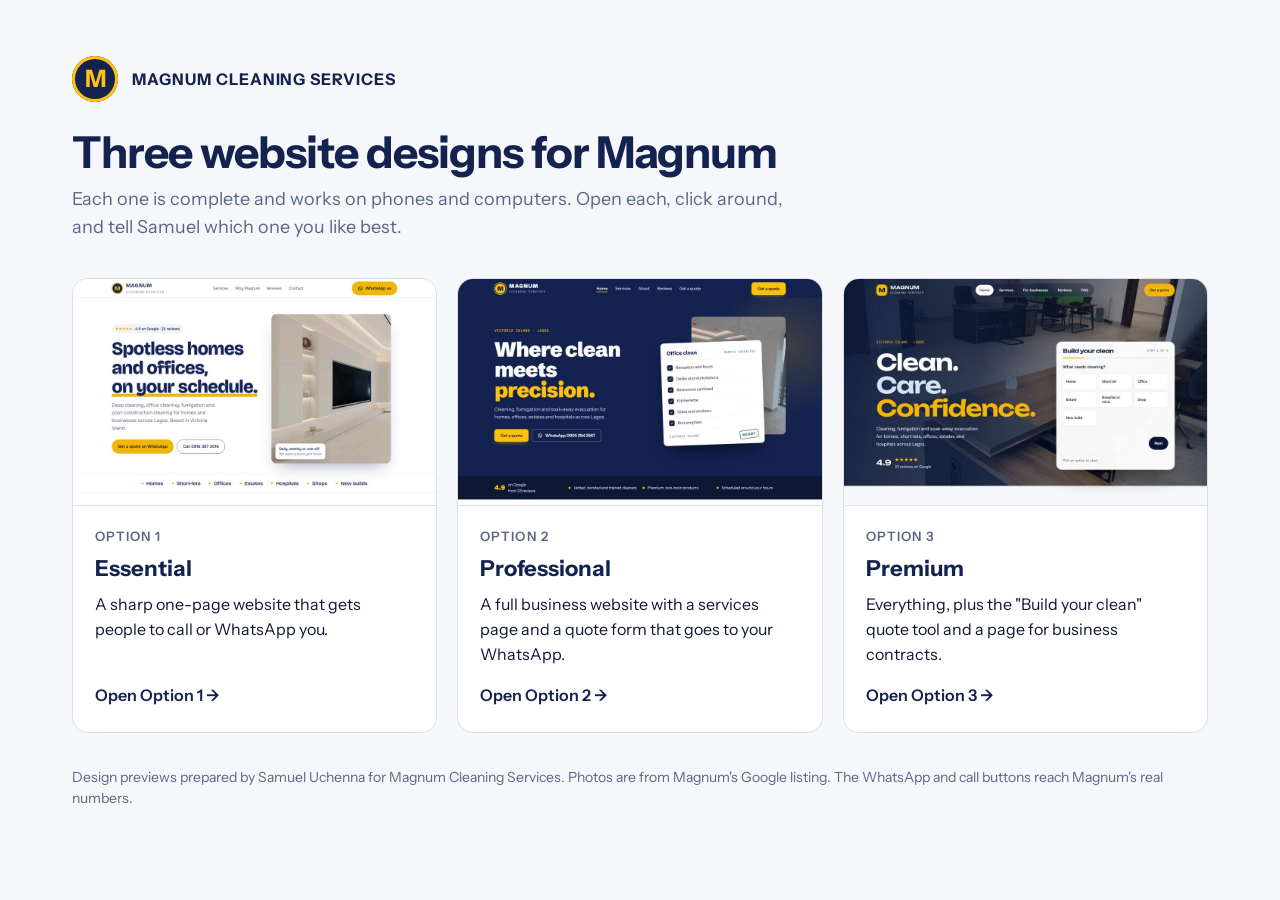
==== index.html @ 69dc64d0 "Magnum Cleaning Services: three website design previews Co-Authored-By: Claude Opus 5.5 <noreply@ant" ====
<!doctype html>
<html lang="en">
<head>
<meta charset="utf-8">
<meta name="viewport" content="width=device-width, initial-scale=1">
<meta name="robots" content="noindex, nofollow">
<title>Magnum Cleaning Services: three website designs</title>
<link rel="preconnect" href="https://fonts.googleapis.com"><link rel="preconnect" href="https://fonts.gstatic.com" crossorigin>
<link href="https://fonts.googleapis.com/css2?family=Instrument+Sans:wght@400;500;600;700&display=swap" rel="stylesheet">
<style>
:root{--navy:#13224f;--ink:#0e1733;--muted:#5a6684;--line:#d9e0ec;--gold:#ffc20e;--bg:#f5f7fb}
*{box-sizing:border-box;margin:0;padding:0}
body{font-family:"Instrument Sans",system-ui,sans-serif;background:var(--bg);color:var(--ink);line-height:1.55}
.wrap{max-width:1180px;margin:0 auto;padding:56px 22px 70px}
.top{display:flex;align-items:center;gap:14px}
.badge{width:46px;height:46px;border-radius:50%;background:var(--navy);color:var(--gold);display:grid;place-items:center;font-weight:700;font-size:24px;box-shadow:inset 0 0 0 3px var(--gold)}
h1{font-size:clamp(30px,4vw,44px);color:var(--navy);letter-spacing:-.02em;line-height:1.1;margin:26px 0 10px}
p.lead{color:var(--muted);max-width:60ch;font-size:18px}
.grid{display:grid;grid-template-columns:repeat(3,1fr);gap:20px;margin-top:36px}
a.card{display:flex;flex-direction:column;background:#fff;border:1px solid var(--line);border-radius:16px;overflow:hidden;text-decoration:none;color:inherit;transition:transform .15s ease,box-shadow .15s ease}
a.card:hover{transform:translateY(-2px);box-shadow:0 18px 40px -20px rgba(19,34,79,.45)}
a.card:focus-visible{outline:3px solid var(--gold);outline-offset:3px}
a.card img{width:100%;aspect-ratio:16/10;object-fit:cover;object-position:top;border-bottom:1px solid var(--line)}
.in{padding:20px 22px 24px;display:flex;flex-direction:column;gap:6px;flex:1}
.tag{font-size:13px;font-weight:600;color:var(--muted);text-transform:uppercase;letter-spacing:.08em}
.in b{font-size:22px;color:var(--navy)}
.in span.go{margin-top:auto;padding-top:10px;font-weight:600;color:var(--navy)}
.note{margin-top:34px;color:var(--muted);font-size:14px}
@media (max-width:860px){.grid{grid-template-columns:1fr}}
</style>
</head>
<body>
<div class="wrap">
  <div class="top"><span class="badge" aria-hidden="true">M</span><strong style="color:var(--navy);letter-spacing:.06em">MAGNUM CLEANING SERVICES</strong></div>
  <h1>Three website designs for Magnum</h1>
  <p class="lead">Each one is complete and works on phones and computers. Open each, click around, and tell Samuel which one you like best.</p>
  <div class="grid">
    <a class="card" href="1-essential/"><img src="assets/option-1.jpg" alt="Preview of the Essential website"><div class="in"><span class="tag">Option 1</span><b>Essential</b><p>A sharp one-page website that gets people to call or WhatsApp you.</p><span class="go">Open Option 1 →</span></div></a>
    <a class="card" href="2-professional/"><img src="assets/option-2.jpg" alt="Preview of the Professional website"><div class="in"><span class="tag">Option 2</span><b>Professional</b><p>A full business website with a services page and a quote form that goes to your WhatsApp.</p><span class="go">Open Option 2 →</span></div></a>
    <a class="card" href="3-premium/"><img src="assets/option-3.jpg" alt="Preview of the Premium website"><div class="in"><span class="tag">Option 3</span><b>Premium</b><p>Everything, plus the "Build your clean" quote tool and a page for business contracts.</p><span class="go">Open Option 3 →</span></div></a>
  </div>
  <p class="note">Design previews prepared by Samuel Uchenna for Magnum Cleaning Services. Photos are from Magnum's Google listing. The WhatsApp and call buttons reach Magnum's real numbers.</p>
</div>
</body>
</html>
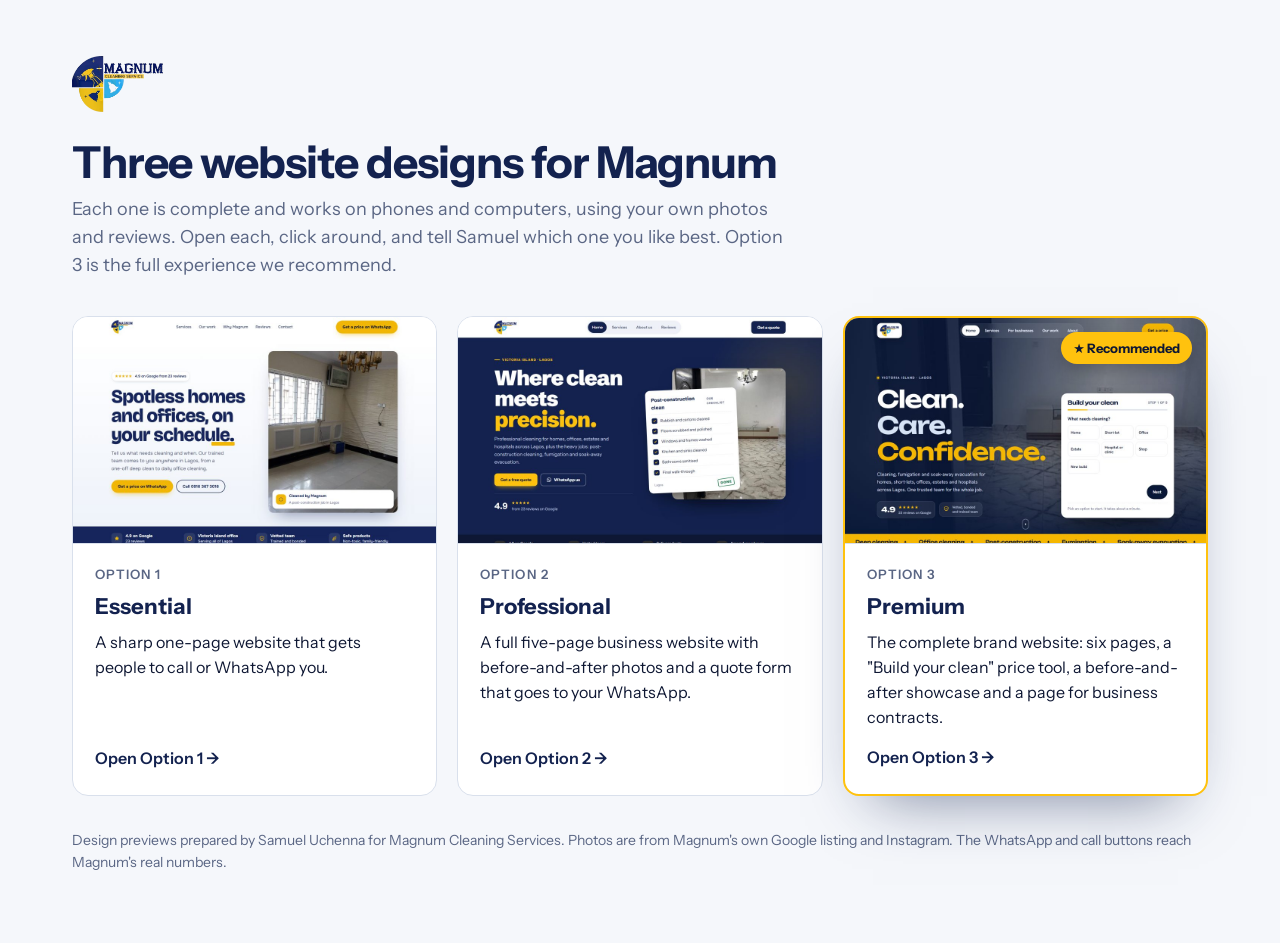
==== commit ca26b237: "Rebuild all three Magnum designs: real logo and job photos, motion, proper multi-page sites, mobile " ====
--- a/index.html
+++ b/index.html
@@ -17,7 +17,7 @@
 h1{font-size:clamp(30px,4vw,44px);color:var(--navy);letter-spacing:-.02em;line-height:1.1;margin:26px 0 10px}
 p.lead{color:var(--muted);max-width:60ch;font-size:18px}
 .grid{display:grid;grid-template-columns:repeat(3,1fr);gap:20px;margin-top:36px}
-a.card{display:flex;flex-direction:column;background:#fff;border:1px solid var(--line);border-radius:16px;overflow:hidden;text-decoration:none;color:inherit;transition:transform .15s ease,box-shadow .15s ease}
+a.card{position:relative;display:flex;flex-direction:column;background:#fff;border:1px solid var(--line);border-radius:16px;overflow:hidden;text-decoration:none;color:inherit;transition:transform .15s ease,box-shadow .15s ease}
 a.card:hover{transform:translateY(-2px);box-shadow:0 18px 40px -20px rgba(19,34,79,.45)}
 a.card:focus-visible{outline:3px solid var(--gold);outline-offset:3px}
 a.card img{width:100%;aspect-ratio:16/10;object-fit:cover;object-position:top;border-bottom:1px solid var(--line)}
@@ -26,20 +26,23 @@
 .in b{font-size:22px;color:var(--navy)}
 .in span.go{margin-top:auto;padding-top:10px;font-weight:600;color:var(--navy)}
 .note{margin-top:34px;color:var(--muted);font-size:14px}
-@media (max-width:860px){.grid{grid-template-columns:1fr}}
+a.card.rec{border:2px solid var(--gold);box-shadow:0 30px 60px -30px rgba(19,34,79,.55)}
+.badge2{position:absolute;top:14px;right:14px;background:var(--gold);color:var(--ink);font-weight:700;font-size:13px;border-radius:999px;padding:6px 12px;box-shadow:0 6px 16px rgba(0,0,0,.2)}
+.logo{height:56px;width:auto}
+@media (max-width:860px){.grid{grid-template-columns:1fr}a.card.rec{order:-1}}
 </style>
 </head>
 <body>
 <div class="wrap">
-  <div class="top"><span class="badge" aria-hidden="true">M</span><strong style="color:var(--navy);letter-spacing:.06em">MAGNUM CLEANING SERVICES</strong></div>
+  <div class="top"><img class="logo" src="assets/magnum-logo.png" alt="Magnum Cleaning Service"></div>
   <h1>Three website designs for Magnum</h1>
-  <p class="lead">Each one is complete and works on phones and computers. Open each, click around, and tell Samuel which one you like best.</p>
+  <p class="lead">Each one is complete and works on phones and computers, using your own photos and reviews. Open each, click around, and tell Samuel which one you like best. Option 3 is the full experience we recommend.</p>
   <div class="grid">
     <a class="card" href="1-essential/"><img src="assets/option-1.jpg" alt="Preview of the Essential website"><div class="in"><span class="tag">Option 1</span><b>Essential</b><p>A sharp one-page website that gets people to call or WhatsApp you.</p><span class="go">Open Option 1 →</span></div></a>
-    <a class="card" href="2-professional/"><img src="assets/option-2.jpg" alt="Preview of the Professional website"><div class="in"><span class="tag">Option 2</span><b>Professional</b><p>A full business website with a services page and a quote form that goes to your WhatsApp.</p><span class="go">Open Option 2 →</span></div></a>
-    <a class="card" href="3-premium/"><img src="assets/option-3.jpg" alt="Preview of the Premium website"><div class="in"><span class="tag">Option 3</span><b>Premium</b><p>Everything, plus the "Build your clean" quote tool and a page for business contracts.</p><span class="go">Open Option 3 →</span></div></a>
+    <a class="card" href="2-professional/"><img src="assets/option-2.jpg" alt="Preview of the Professional website"><div class="in"><span class="tag">Option 2</span><b>Professional</b><p>A full five-page business website with before-and-after photos and a quote form that goes to your WhatsApp.</p><span class="go">Open Option 2 →</span></div></a>
+    <a class="card rec" href="3-premium/"><span class="badge2">★ Recommended</span><img src="assets/option-3.jpg" alt="Preview of the Premium website"><div class="in"><span class="tag">Option 3</span><b>Premium</b><p>The complete brand website: six pages, a "Build your clean" price tool, a before-and-after showcase and a page for business contracts.</p><span class="go">Open Option 3 →</span></div></a>
   </div>
-  <p class="note">Design previews prepared by Samuel Uchenna for Magnum Cleaning Services. Photos are from Magnum's Google listing. The WhatsApp and call buttons reach Magnum's real numbers.</p>
+  <p class="note">Design previews prepared by Samuel Uchenna for Magnum Cleaning Services. Photos are from Magnum's own Google listing and Instagram. The WhatsApp and call buttons reach Magnum's real numbers.</p>
 </div>
 </body>
 </html>
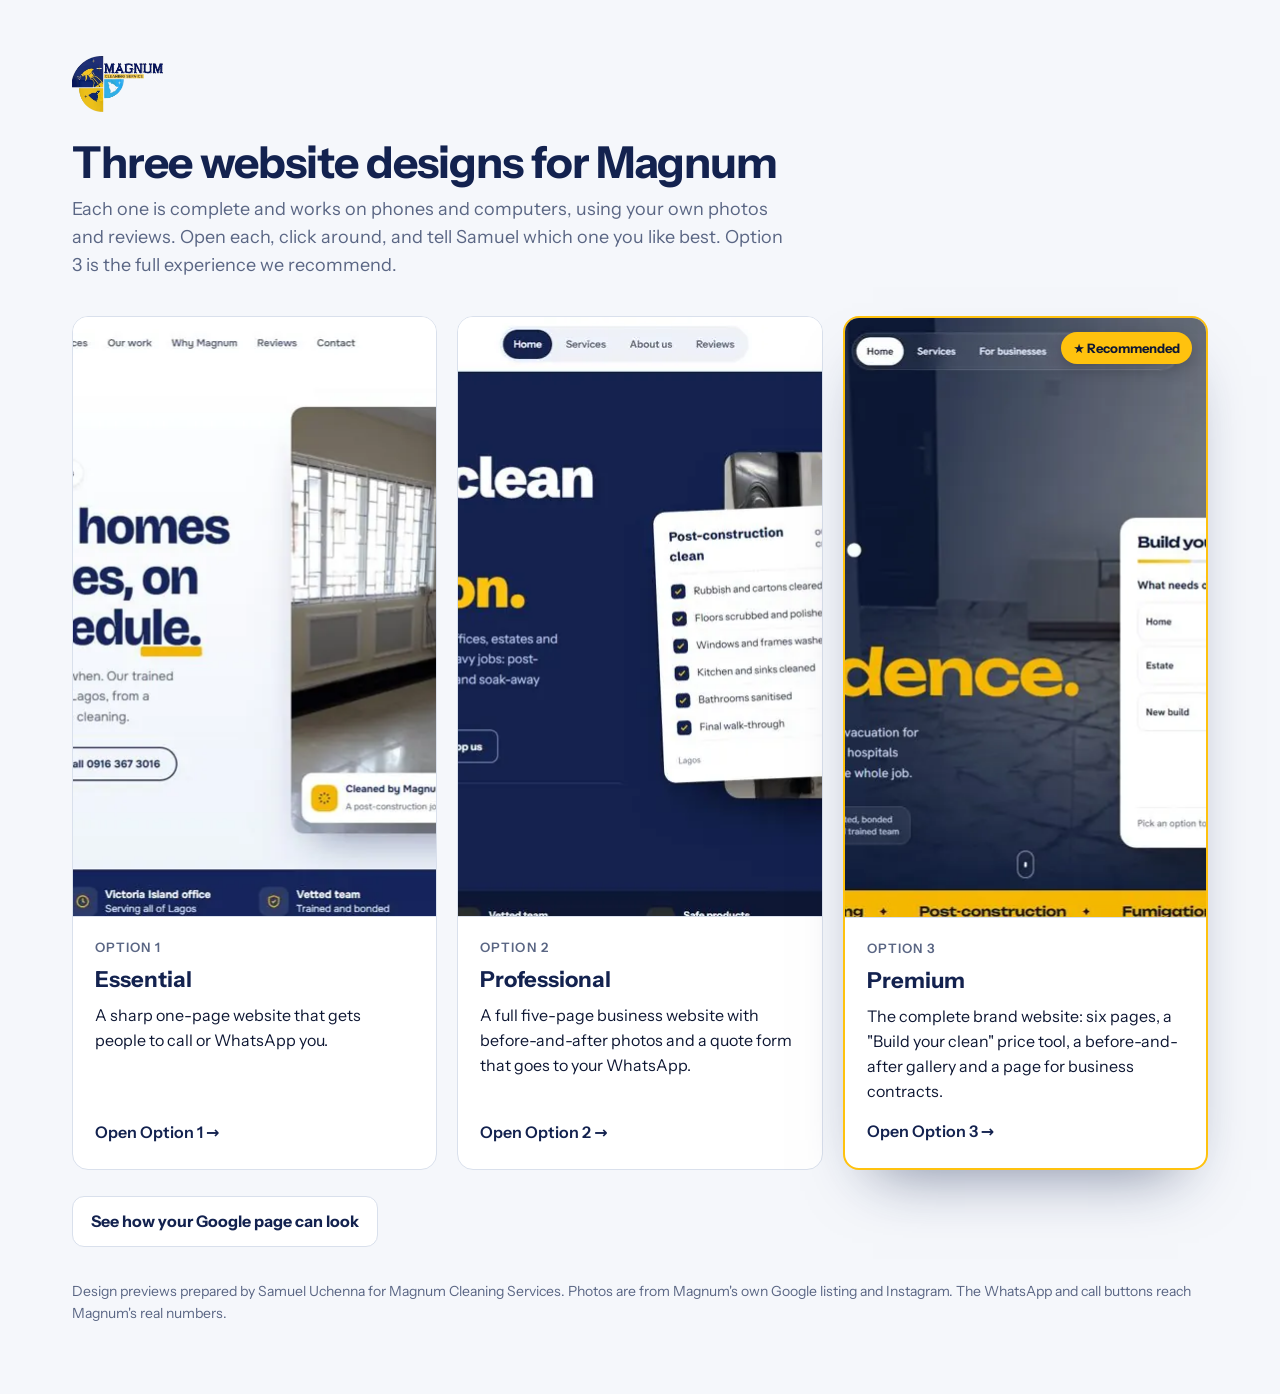
==== commit befd64f5: "Speed and fixes: WebP images, self-hosted fonts, static map, scroll reveal, form id, plainer words, " ====
--- a/index.html
+++ b/index.html
@@ -5,8 +5,7 @@
 <meta name="viewport" content="width=device-width, initial-scale=1">
 <meta name="robots" content="noindex, nofollow">
 <title>Magnum Cleaning Services: three website designs</title>
-<link rel="preconnect" href="https://fonts.googleapis.com"><link rel="preconnect" href="https://fonts.gstatic.com" crossorigin>
-<link href="https://fonts.googleapis.com/css2?family=Instrument+Sans:wght@400;500;600;700&display=swap" rel="stylesheet">
+<link rel="stylesheet" href="assets/fonts/fonts.css">
 <style>
 :root{--navy:#13224f;--ink:#0e1733;--muted:#5a6684;--line:#d9e0ec;--gold:#ffc20e;--bg:#f5f7fb}
 *{box-sizing:border-box;margin:0;padding:0}
@@ -31,17 +30,20 @@
 .logo{height:56px;width:auto}
 @media (max-width:860px){.grid{grid-template-columns:1fr}a.card.rec{order:-1}}
 </style>
+<link rel="icon" type="image/png" href="assets/favicon.webp">
+<meta name="description" content="Magnum Cleaning Services: three website designs. Cleaning, fumigation and soak-away evacuation in Lagos. Call 0916 367 3016.">
 </head>
 <body>
 <div class="wrap">
-  <div class="top"><img class="logo" src="assets/magnum-logo.png" alt="Magnum Cleaning Service"></div>
+  <div class="top"><img width="708" height="437" class="logo" src="assets/magnum-logo.webp" alt="Magnum Cleaning Service"></div>
   <h1>Three website designs for Magnum</h1>
   <p class="lead">Each one is complete and works on phones and computers, using your own photos and reviews. Open each, click around, and tell Samuel which one you like best. Option 3 is the full experience we recommend.</p>
   <div class="grid">
-    <a class="card" href="1-essential/"><img src="assets/option-1.jpg" alt="Preview of the Essential website"><div class="in"><span class="tag">Option 1</span><b>Essential</b><p>A sharp one-page website that gets people to call or WhatsApp you.</p><span class="go">Open Option 1 →</span></div></a>
-    <a class="card" href="2-professional/"><img src="assets/option-2.jpg" alt="Preview of the Professional website"><div class="in"><span class="tag">Option 2</span><b>Professional</b><p>A full five-page business website with before-and-after photos and a quote form that goes to your WhatsApp.</p><span class="go">Open Option 2 →</span></div></a>
-    <a class="card rec" href="3-premium/"><span class="badge2">★ Recommended</span><img src="assets/option-3.jpg" alt="Preview of the Premium website"><div class="in"><span class="tag">Option 3</span><b>Premium</b><p>The complete brand website: six pages, a "Build your clean" price tool, a before-and-after showcase and a page for business contracts.</p><span class="go">Open Option 3 →</span></div></a>
+    <a class="card" href="1-essential/"><img loading="lazy" decoding="async" width="960" height="600" src="assets/option-1.webp" alt="Preview of the Essential website"><div class="in"><span class="tag">Option 1</span><b>Essential</b><p>A sharp one-page website that gets people to call or WhatsApp you.</p><span class="go">Open Option 1 →</span></div></a>
+    <a class="card" href="2-professional/"><img loading="lazy" decoding="async" width="960" height="600" src="assets/option-2.webp" alt="Preview of the Professional website"><div class="in"><span class="tag">Option 2</span><b>Professional</b><p>A full five-page business website with before-and-after photos and a quote form that goes to your WhatsApp.</p><span class="go">Open Option 2 →</span></div></a>
+    <a class="card rec" href="3-premium/"><span class="badge2">★ Recommended</span><img loading="lazy" decoding="async" width="960" height="600" src="assets/option-3.webp" alt="Preview of the Premium website"><div class="in"><span class="tag">Option 3</span><b>Premium</b><p>The complete brand website: six pages, a "Build your clean" price tool, a before-and-after gallery and a page for business contracts.</p><span class="go">Open Option 3 →</span></div></a>
   </div>
+  <p style="margin-top:26px"><a href="google-profile-preview.html" style="display:inline-block;padding:12px 18px;border:1.6px solid #d9e0ec;border-radius:12px;background:#fff;color:#13224f;font-weight:700;text-decoration:none">See how your Google page can look</a></p>
   <p class="note">Design previews prepared by Samuel Uchenna for Magnum Cleaning Services. Photos are from Magnum's own Google listing and Instagram. The WhatsApp and call buttons reach Magnum's real numbers.</p>
 </div>
 </body>
--- a/assets/fonts/fonts.css
+++ b/assets/fonts/fonts.css
@@ -0,0 +1,21 @@
+@font-face{font-family:'Bricolage Grotesque';font-style:normal;font-weight:600;font-display:swap;src:url(bricolage-grotesque-a97232.woff2) format('woff2');unicode-range:U+0000-00FF,U+0131,U+0152-0153,U+02BB-02BC,U+02C6,U+02DA,U+02DC,U+2000-206F,U+20AC,U+2122,U+2191,U+2193,U+2212,U+2215,U+FEFF,U+FFFD}
+@font-face{font-family:'Bricolage Grotesque';font-style:normal;font-weight:800;font-display:swap;src:url(bricolage-grotesque-a97232.woff2) format('woff2');unicode-range:U+0000-00FF,U+0131,U+0152-0153,U+02BB-02BC,U+02C6,U+02DA,U+02DC,U+2000-206F,U+20AC,U+2122,U+2191,U+2193,U+2212,U+2215,U+FEFF,U+FFFD}
+@font-face{font-family:'Onest';font-style:normal;font-weight:400;font-display:swap;src:url(onest-cebbb5.woff2) format('woff2');unicode-range:U+0000-00FF,U+0131,U+0152-0153,U+02BB-02BC,U+02C6,U+02DA,U+02DC,U+2000-206F,U+20AC,U+2122,U+2191,U+2193,U+2212,U+2215,U+FEFF,U+FFFD}
+@font-face{font-family:'Onest';font-style:normal;font-weight:500;font-display:swap;src:url(onest-cebbb5.woff2) format('woff2');unicode-range:U+0000-00FF,U+0131,U+0152-0153,U+02BB-02BC,U+02C6,U+02DA,U+02DC,U+2000-206F,U+20AC,U+2122,U+2191,U+2193,U+2212,U+2215,U+FEFF,U+FFFD}
+@font-face{font-family:'Onest';font-style:normal;font-weight:600;font-display:swap;src:url(onest-cebbb5.woff2) format('woff2');unicode-range:U+0000-00FF,U+0131,U+0152-0153,U+02BB-02BC,U+02C6,U+02DA,U+02DC,U+2000-206F,U+20AC,U+2122,U+2191,U+2193,U+2212,U+2215,U+FEFF,U+FFFD}
+@font-face{font-family:'Onest';font-style:normal;font-weight:700;font-display:swap;src:url(onest-cebbb5.woff2) format('woff2');unicode-range:U+0000-00FF,U+0131,U+0152-0153,U+02BB-02BC,U+02C6,U+02DA,U+02DC,U+2000-206F,U+20AC,U+2122,U+2191,U+2193,U+2212,U+2215,U+FEFF,U+FFFD}
+@font-face{font-family:'Hanken Grotesk';font-style:normal;font-weight:400;font-display:swap;src:url(hanken-grotesk-605034.woff2) format('woff2');unicode-range:U+0000-00FF,U+0131,U+0152-0153,U+02BB-02BC,U+02C6,U+02DA,U+02DC,U+2000-206F,U+20AC,U+2122,U+2191,U+2193,U+2212,U+2215,U+FEFF,U+FFFD}
+@font-face{font-family:'Hanken Grotesk';font-style:normal;font-weight:500;font-display:swap;src:url(hanken-grotesk-605034.woff2) format('woff2');unicode-range:U+0000-00FF,U+0131,U+0152-0153,U+02BB-02BC,U+02C6,U+02DA,U+02DC,U+2000-206F,U+20AC,U+2122,U+2191,U+2193,U+2212,U+2215,U+FEFF,U+FFFD}
+@font-face{font-family:'Hanken Grotesk';font-style:normal;font-weight:600;font-display:swap;src:url(hanken-grotesk-605034.woff2) format('woff2');unicode-range:U+0000-00FF,U+0131,U+0152-0153,U+02BB-02BC,U+02C6,U+02DA,U+02DC,U+2000-206F,U+20AC,U+2122,U+2191,U+2193,U+2212,U+2215,U+FEFF,U+FFFD}
+@font-face{font-family:'Hanken Grotesk';font-style:normal;font-weight:700;font-display:swap;src:url(hanken-grotesk-605034.woff2) format('woff2');unicode-range:U+0000-00FF,U+0131,U+0152-0153,U+02BB-02BC,U+02C6,U+02DA,U+02DC,U+2000-206F,U+20AC,U+2122,U+2191,U+2193,U+2212,U+2215,U+FEFF,U+FFFD}
+@font-face{font-family:'Hanken Grotesk';font-style:normal;font-weight:800;font-display:swap;src:url(hanken-grotesk-605034.woff2) format('woff2');unicode-range:U+0000-00FF,U+0131,U+0152-0153,U+02BB-02BC,U+02C6,U+02DA,U+02DC,U+2000-206F,U+20AC,U+2122,U+2191,U+2193,U+2212,U+2215,U+FEFF,U+FFFD}
+@font-face{font-family:'Unbounded';font-style:normal;font-weight:500;font-display:swap;src:url(unbounded-06f2e4.woff2) format('woff2');unicode-range:U+0000-00FF,U+0131,U+0152-0153,U+02BB-02BC,U+02C6,U+02DA,U+02DC,U+2000-206F,U+20AC,U+2122,U+2191,U+2193,U+2212,U+2215,U+FEFF,U+FFFD}
+@font-face{font-family:'Unbounded';font-style:normal;font-weight:600;font-display:swap;src:url(unbounded-06f2e4.woff2) format('woff2');unicode-range:U+0000-00FF,U+0131,U+0152-0153,U+02BB-02BC,U+02C6,U+02DA,U+02DC,U+2000-206F,U+20AC,U+2122,U+2191,U+2193,U+2212,U+2215,U+FEFF,U+FFFD}
+@font-face{font-family:'Unbounded';font-style:normal;font-weight:700;font-display:swap;src:url(unbounded-06f2e4.woff2) format('woff2');unicode-range:U+0000-00FF,U+0131,U+0152-0153,U+02BB-02BC,U+02C6,U+02DA,U+02DC,U+2000-206F,U+20AC,U+2122,U+2191,U+2193,U+2212,U+2215,U+FEFF,U+FFFD}
+@font-face{font-family:'Instrument Sans';font-style:normal;font-weight:400;font-display:swap;src:url(instrument-sans-046090.woff2) format('woff2');unicode-range:U+0000-00FF,U+0131,U+0152-0153,U+02BB-02BC,U+02C6,U+02DA,U+02DC,U+2000-206F,U+20AC,U+2122,U+2191,U+2193,U+2212,U+2215,U+FEFF,U+FFFD}
+@font-face{font-family:'Instrument Sans';font-style:normal;font-weight:500;font-display:swap;src:url(instrument-sans-046090.woff2) format('woff2');unicode-range:U+0000-00FF,U+0131,U+0152-0153,U+02BB-02BC,U+02C6,U+02DA,U+02DC,U+2000-206F,U+20AC,U+2122,U+2191,U+2193,U+2212,U+2215,U+FEFF,U+FFFD}
+@font-face{font-family:'Instrument Sans';font-style:normal;font-weight:600;font-display:swap;src:url(instrument-sans-046090.woff2) format('woff2');unicode-range:U+0000-00FF,U+0131,U+0152-0153,U+02BB-02BC,U+02C6,U+02DA,U+02DC,U+2000-206F,U+20AC,U+2122,U+2191,U+2193,U+2212,U+2215,U+FEFF,U+FFFD}
+@font-face{font-family:'Instrument Sans';font-style:normal;font-weight:700;font-display:swap;src:url(instrument-sans-046090.woff2) format('woff2');unicode-range:U+0000-00FF,U+0131,U+0152-0153,U+02BB-02BC,U+02C6,U+02DA,U+02DC,U+2000-206F,U+20AC,U+2122,U+2191,U+2193,U+2212,U+2215,U+FEFF,U+FFFD}
+@font-face{font-family:'Schibsted Grotesk';font-style:normal;font-weight:700;font-display:swap;src:url(schibsted-grotesk-f5ed7f.woff2) format('woff2');unicode-range:U+0000-00FF,U+0131,U+0152-0153,U+02BB-02BC,U+02C6,U+02DA,U+02DC,U+2000-206F,U+20AC,U+2122,U+2191,U+2193,U+2212,U+2215,U+FEFF,U+FFFD}
+@font-face{font-family:'Schibsted Grotesk';font-style:normal;font-weight:800;font-display:swap;src:url(schibsted-grotesk-f5ed7f.woff2) format('woff2');unicode-range:U+0000-00FF,U+0131,U+0152-0153,U+02BB-02BC,U+02C6,U+02DA,U+02DC,U+2000-206F,U+20AC,U+2122,U+2191,U+2193,U+2212,U+2215,U+FEFF,U+FFFD}
+@font-face{font-family:'Schibsted Grotesk';font-style:normal;font-weight:900;font-display:swap;src:url(schibsted-grotesk-f5ed7f.woff2) format('woff2');unicode-range:U+0000-00FF,U+0131,U+0152-0153,U+02BB-02BC,U+02C6,U+02DA,U+02DC,U+2000-206F,U+20AC,U+2122,U+2191,U+2193,U+2212,U+2215,U+FEFF,U+FFFD}
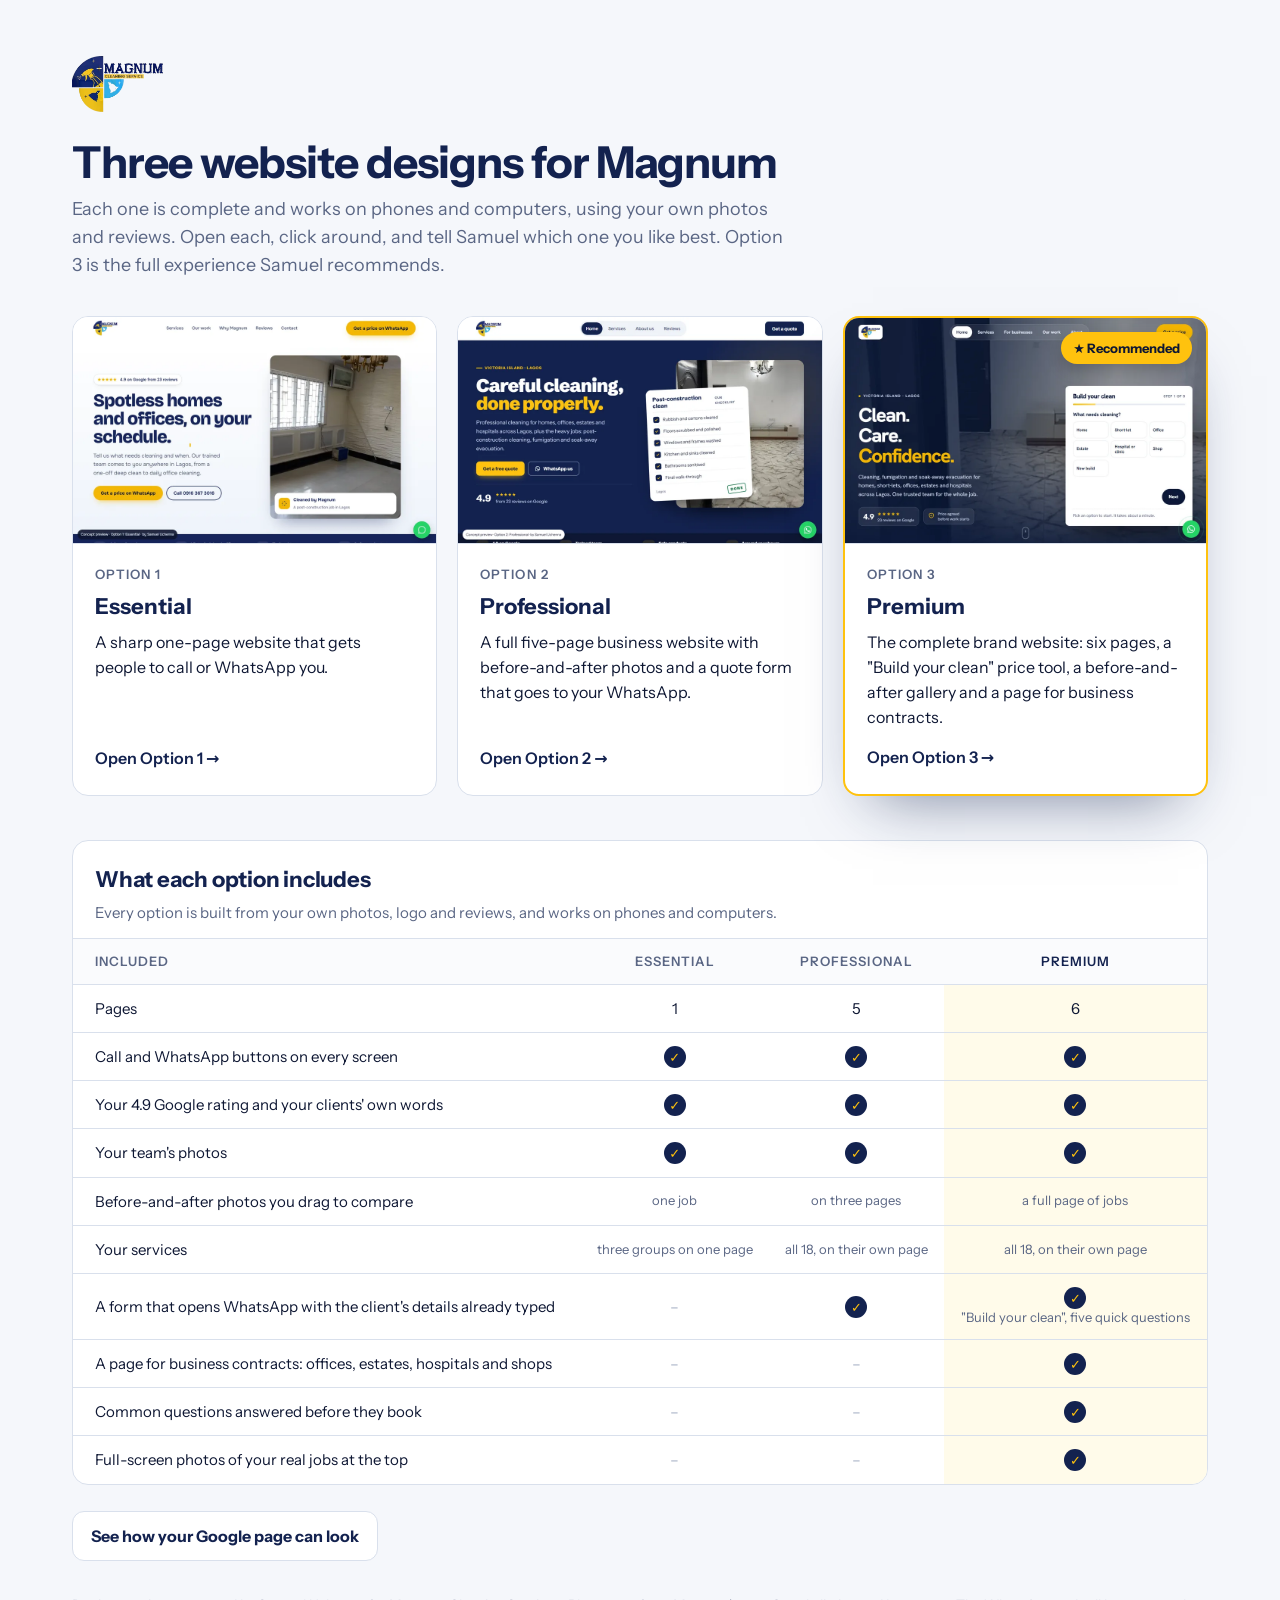
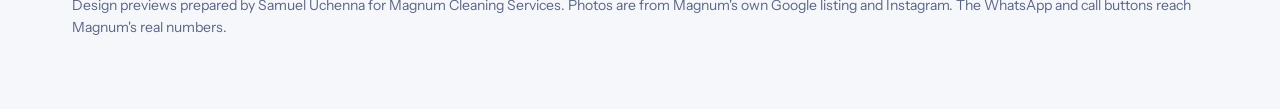
==== commit fc1b5b7c: "Size pass on all three options and a clearer chooser Nothing too big on phones: smaller header, logo" ====
--- a/index.html
+++ b/index.html
@@ -19,7 +19,7 @@
 a.card{position:relative;display:flex;flex-direction:column;background:#fff;border:1px solid var(--line);border-radius:16px;overflow:hidden;text-decoration:none;color:inherit;transition:transform .15s ease,box-shadow .15s ease}
 a.card:hover{transform:translateY(-2px);box-shadow:0 18px 40px -20px rgba(19,34,79,.45)}
 a.card:focus-visible{outline:3px solid var(--gold);outline-offset:3px}
-a.card img{width:100%;aspect-ratio:16/10;object-fit:cover;object-position:top;border-bottom:1px solid var(--line)}
+a.card img{width:100%;height:auto;aspect-ratio:16/10;object-fit:cover;object-position:top;border-bottom:1px solid var(--line)}
 .in{padding:20px 22px 24px;display:flex;flex-direction:column;gap:6px;flex:1}
 .tag{font-size:13px;font-weight:600;color:var(--muted);text-transform:uppercase;letter-spacing:.08em}
 .in b{font-size:22px;color:var(--navy)}
@@ -29,6 +29,19 @@
 .badge2{position:absolute;top:14px;right:14px;background:var(--gold);color:var(--ink);font-weight:700;font-size:13px;border-radius:999px;padding:6px 12px;box-shadow:0 6px 16px rgba(0,0,0,.2)}
 .logo{height:56px;width:auto}
 @media (max-width:860px){.grid{grid-template-columns:1fr}a.card.rec{order:-1}}
+.cmp{margin-top:44px;background:#fff;border:1px solid var(--line);border-radius:16px;overflow:hidden}
+.cmp h2{font-size:22px;color:var(--navy);letter-spacing:-.01em;padding:22px 22px 4px}
+.cmp>p{color:var(--muted);font-size:15px;padding:0 22px 14px}
+.cmp table{width:100%;border-collapse:collapse;font-size:15px}
+.cmp th,.cmp td{padding:12px 14px;border-top:1px solid var(--line);text-align:center;vertical-align:middle}
+.cmp th:first-child,.cmp td:first-child{text-align:left;padding-left:22px}
+.cmp thead th{font-size:13px;text-transform:uppercase;letter-spacing:.08em;color:var(--muted);font-weight:600;background:#fafbfd}
+.cmp thead th.rec{color:var(--navy)}
+.cmp td.rec{background:#fffbea}
+.cmp .y{display:inline-grid;place-items:center;width:22px;height:22px;border-radius:50%;background:var(--navy);color:var(--gold);font-size:13px;font-weight:700}
+.cmp .n{color:#a5afc4}
+.cmp small{display:block;color:var(--muted);font-size:13px;line-height:1.35}
+@media (max-width:600px){.cmp h2{padding:18px 14px 4px}.cmp>p{padding:0 14px 12px}.cmp table{font-size:14.5px}.cmp tr{display:grid;grid-template-columns:repeat(3,minmax(0,1fr));border-top:1px solid var(--line)}.cmp th,.cmp td{border-top:0;padding:8px 6px}.cmp td:first-child{grid-column:1/-1;padding:12px 14px 2px;font-weight:600;color:var(--navy)}.cmp thead th:first-child{display:none}.cmp thead th{font-size:11px;letter-spacing:.06em;padding:10px 4px}.cmp tbody td:not(:first-child){padding-bottom:12px}}
 </style>
 <link rel="icon" type="image/png" href="assets/favicon.webp">
 <meta name="description" content="Magnum Cleaning Services: three website designs. Cleaning, fumigation and soak-away evacuation in Lagos. Call 0916 367 3016.">
@@ -37,12 +50,13 @@
 <div class="wrap">
   <div class="top"><img width="708" height="437" class="logo" src="assets/magnum-logo.webp" alt="Magnum Cleaning Service"></div>
   <h1>Three website designs for Magnum</h1>
-  <p class="lead">Each one is complete and works on phones and computers, using your own photos and reviews. Open each, click around, and tell Samuel which one you like best. Option 3 is the full experience we recommend.</p>
+  <p class="lead">Each one is complete and works on phones and computers, using your own photos and reviews. Open each, click around, and tell Samuel which one you like best. Option 3 is the full experience Samuel recommends.</p>
   <div class="grid">
     <a class="card" href="1-essential/"><img loading="lazy" decoding="async" width="960" height="600" src="assets/option-1.webp" alt="Preview of the Essential website"><div class="in"><span class="tag">Option 1</span><b>Essential</b><p>A sharp one-page website that gets people to call or WhatsApp you.</p><span class="go">Open Option 1 →</span></div></a>
     <a class="card" href="2-professional/"><img loading="lazy" decoding="async" width="960" height="600" src="assets/option-2.webp" alt="Preview of the Professional website"><div class="in"><span class="tag">Option 2</span><b>Professional</b><p>A full five-page business website with before-and-after photos and a quote form that goes to your WhatsApp.</p><span class="go">Open Option 2 →</span></div></a>
     <a class="card rec" href="3-premium/"><span class="badge2">★ Recommended</span><img loading="lazy" decoding="async" width="960" height="600" src="assets/option-3.webp" alt="Preview of the Premium website"><div class="in"><span class="tag">Option 3</span><b>Premium</b><p>The complete brand website: six pages, a "Build your clean" price tool, a before-and-after gallery and a page for business contracts.</p><span class="go">Open Option 3 →</span></div></a>
   </div>
+  <section class="cmp" aria-labelledby="cmp-h"><h2 id="cmp-h">What each option includes</h2><p>Every option is built from your own photos, logo and reviews, and works on phones and computers.</p><table><thead><tr><th scope="col">Included</th><th scope="col">Essential</th><th scope="col">Professional</th><th scope="col" class="rec">Premium</th></tr></thead><tbody><tr><td>Pages</td><td>1</td><td>5</td><td class="rec">6</td></tr><tr><td>Call and WhatsApp buttons on every screen</td><td><span class="y" aria-label="Included">✓</span></td><td><span class="y" aria-label="Included">✓</span></td><td class="rec"><span class="y" aria-label="Included">✓</span></td></tr><tr><td>Your 4.9 Google rating and your clients' own words</td><td><span class="y" aria-label="Included">✓</span></td><td><span class="y" aria-label="Included">✓</span></td><td class="rec"><span class="y" aria-label="Included">✓</span></td></tr><tr><td>Your team's photos</td><td><span class="y" aria-label="Included">✓</span></td><td><span class="y" aria-label="Included">✓</span></td><td class="rec"><span class="y" aria-label="Included">✓</span></td></tr><tr><td>Before-and-after photos you drag to compare</td><td><small>one job</small></td><td><small>on three pages</small></td><td class="rec"><small>a full page of jobs</small></td></tr><tr><td>Your services</td><td><small>three groups on one page</small></td><td><small>all 18, on their own page</small></td><td class="rec"><small>all 18, on their own page</small></td></tr><tr><td>A form that opens WhatsApp with the client's details already typed</td><td><span class="n" aria-label="Not included">–</span></td><td><span class="y" aria-label="Included">✓</span></td><td class="rec"><span class="y" aria-label="Included">✓</span><small>"Build your clean", five quick questions</small></td></tr><tr><td>A page for business contracts: offices, estates, hospitals and shops</td><td><span class="n" aria-label="Not included">–</span></td><td><span class="n" aria-label="Not included">–</span></td><td class="rec"><span class="y" aria-label="Included">✓</span></td></tr><tr><td>Common questions answered before they book</td><td><span class="n" aria-label="Not included">–</span></td><td><span class="n" aria-label="Not included">–</span></td><td class="rec"><span class="y" aria-label="Included">✓</span></td></tr><tr><td>Full-screen photos of your real jobs at the top</td><td><span class="n" aria-label="Not included">–</span></td><td><span class="n" aria-label="Not included">–</span></td><td class="rec"><span class="y" aria-label="Included">✓</span></td></tr></tbody></table></section>
   <p style="margin-top:26px"><a href="google-profile-preview.html" style="display:inline-block;padding:12px 18px;border:1.6px solid #d9e0ec;border-radius:12px;background:#fff;color:#13224f;font-weight:700;text-decoration:none">See how your Google page can look</a></p>
   <p class="note">Design previews prepared by Samuel Uchenna for Magnum Cleaning Services. Photos are from Magnum's own Google listing and Instagram. The WhatsApp and call buttons reach Magnum's real numbers.</p>
 </div>
